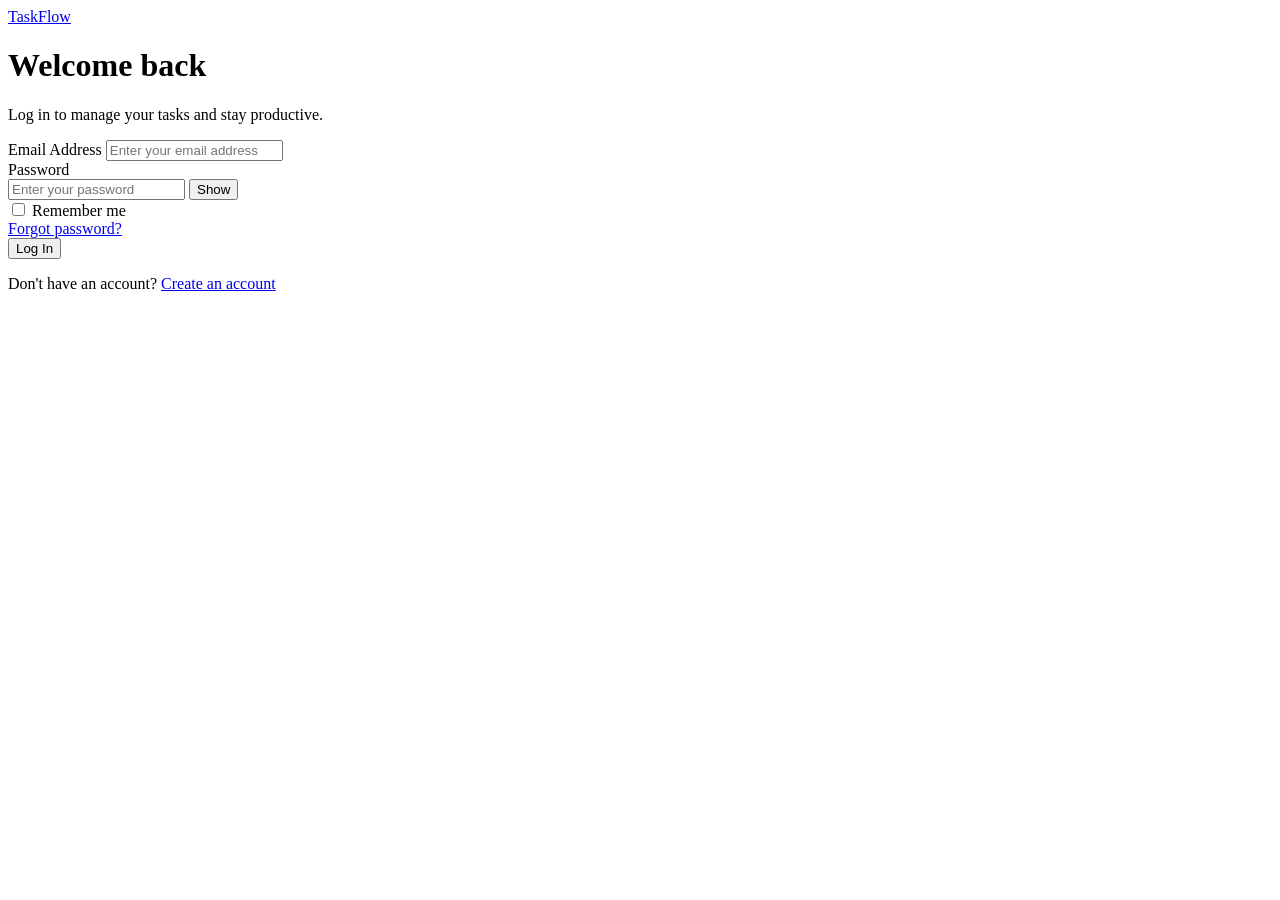
==== login.html @ 18d687d1 "did the bugger menu" ====
<!DOCTYPE html>
<html lang="en">
<head>
  <meta charset="UTF-8">
  <meta name="viewport" content="width=device-width, initial-scale=1.0">
  <title>TaskFlow - Log In</title>
  <link rel="stylesheet" href="login.css">
</head>
<body>

  
  <div class="card">
    
    
    <a href="index.html" class="brand-link"><span class="brand-blue">Task</span>Flow</a>


    <h1 class="title">Welcome back</h1>
    <p class="subtitle">Log in to manage your tasks and stay productive.</p>

    
    <form class="login-form">

      
      <div class="form-group">
        <label for="email">Email Address</label>
        <input type="email" id="email" placeholder="Enter your email address" required>
      </div>

    
      <div class="form-group">
        <label for="password">Password</label>
        <div class="password-wrapper">
          <input type="password" id="password" placeholder="Enter your password" required>
          <button type="button" class="show-btn">Show</button>
        </div>
      </div>

      
      <div class="form-actions">
        <div class="checkbox-group">
          <input type="checkbox" id="remember">
          <label for="remember">Remember me</label>
        </div>
        <a href="#" class="forgot-link">Forgot password?</a>
      </div>

      
      <button type="submit" class="submit-btn">Log In</button>

    </form>

    <p class="signup-prompt">
      Don't have an account? <a href="signup.html" class="signup-link">Create an account</a>
    </p>
  </div>

</body>
</html>
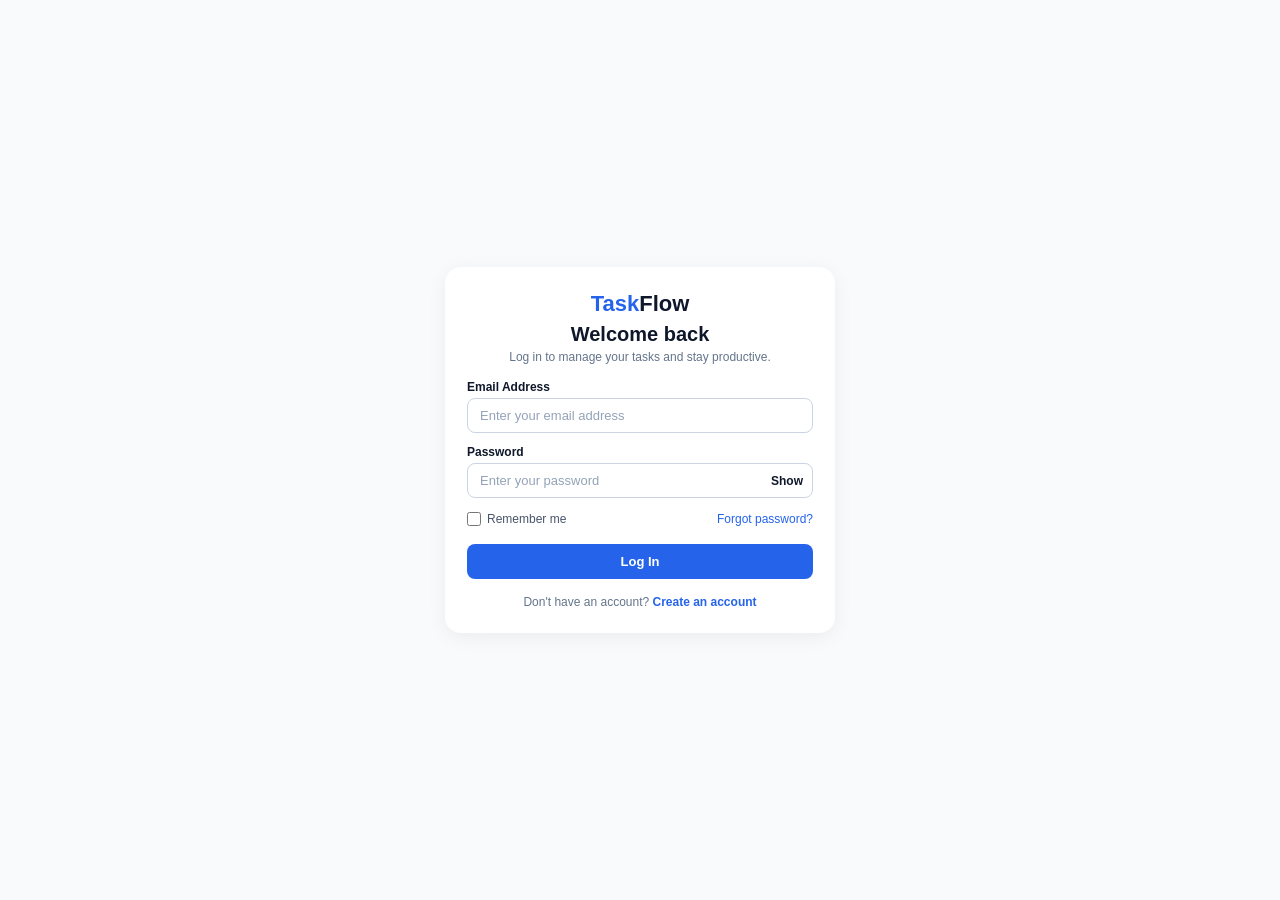
==== commit 6f03c61e: "created signup and login" ====
--- a/login.html
+++ b/login.html
@@ -53,6 +53,7 @@
     <p class="signup-prompt">
       Don't have an account? <a href="signup.html" class="signup-link">Create an account</a>
     </p>
+
   </div>
 
 </body>
--- a/login.css
+++ b/login.css
@@ -0,0 +1,195 @@
+/* Reset defaults and typography */
+* {
+  margin: 0;
+  padding: 0;
+  box-sizing: border-box;
+  font-family: -apple-system, BlinkMacSystemFont, "Segoe UI", Roboto, sans-serif;
+}
+
+
+html, body {
+  height: 100vh;
+  overflow: hidden; 
+}
+
+body {
+  display: flex;
+  justify-content: center;
+  align-items: center;
+  background-color: #f8fafc;
+  padding: 12px;
+}
+
+
+.card {
+  background-color: #ffffff;
+  width: 100%;
+  max-width: 390px;
+  padding: 24px 22px;
+  border-radius: 16px;
+  box-shadow: 0 4px 20px rgba(0, 0, 0, 0.06);
+  text-align: center;
+}
+
+.brand-link {
+  display: inline-block;
+  font-size: 22px;
+  font-weight: 800;
+  color: #0f172a; 
+  text-decoration: none;
+  margin-bottom: 6px;
+}
+
+.brand-blue {
+  color: #2563eb;
+}
+
+
+.title {
+  font-size: 20px;
+  font-weight: 700;
+  color: #0f172a;
+  margin-bottom: 4px;
+}
+
+.subtitle {
+  font-size: 12px;
+  color: #64748b;
+  margin-bottom: 16px;
+}
+
+
+.login-form {
+  display: flex;
+  flex-direction: column;
+  gap: 12px;
+  text-align: left;
+}
+
+.form-group {
+  display: flex;
+  flex-direction: column;
+  gap: 4px;
+}
+
+label {
+  font-size: 12px;
+  font-weight: 600;
+  color: #0f172a;
+}
+
+
+input[type="email"],
+input[type="password"] {
+  width: 100%;
+  padding: 9px 12px;
+  font-size: 13px;
+  border: 1px solid #cbd5e1;
+  border-radius: 8px;
+  outline: none;
+  background-color: #ffffff;
+  color: #0f172a;
+  transition: border-color 0.2s;
+}
+
+input::placeholder {
+  color: #94a3b8;
+}
+
+input:focus {
+  border-color: #2563eb;
+}
+
+
+.password-wrapper {
+  position: relative;
+  display: flex;
+  align-items: center;
+}
+
+.password-wrapper input {
+  padding-right: 55px;
+}
+
+.show-btn {
+  position: absolute;
+  right: 10px;
+  background: none;
+  border: none;
+  font-size: 12px;
+  font-weight: 600;
+  color: #0f172a;
+  cursor: pointer;
+}
+
+
+.form-actions {
+  display: flex;
+  justify-content: space-between;
+  align-items: center;
+  margin-top: 2px;
+}
+
+.checkbox-group {
+  display: flex;
+  align-items: center;
+  gap: 6px;
+}
+
+.checkbox-group input[type="checkbox"] {
+  width: 14px;
+  height: 14px;
+  accent-color: #2563eb;
+  cursor: pointer;
+}
+
+.checkbox-group label {
+  font-size: 12px;
+  font-weight: 400;
+  color: #475569;
+}
+
+.forgot-link {
+  font-size: 12px;
+  color: #2563eb;
+  font-weight: 500;
+  text-decoration: none;
+}
+
+.forgot-link:hover {
+  text-decoration: underline;
+}
+
+.submit-btn {
+  margin-top: 6px;
+  padding: 10px;
+  background-color: #2563eb;
+  color: #ffffff;
+  font-size: 13px;
+  font-weight: 600;
+  border: none;
+  border-radius: 8px;
+  cursor: pointer;
+  transition: background-color 0.2s;
+}
+
+.submit-btn:hover {
+  background-color: #1d4ed8;
+}
+
+
+.signup-prompt {
+  font-size: 12px;
+  color: #64748b;
+  margin-top: 16px;
+}
+
+.signup-link {
+  color: #2563eb;
+  font-weight: 600;
+  text-decoration: none;
+}
+
+.signup-link:hover {
+  text-decoration: underline;
+}
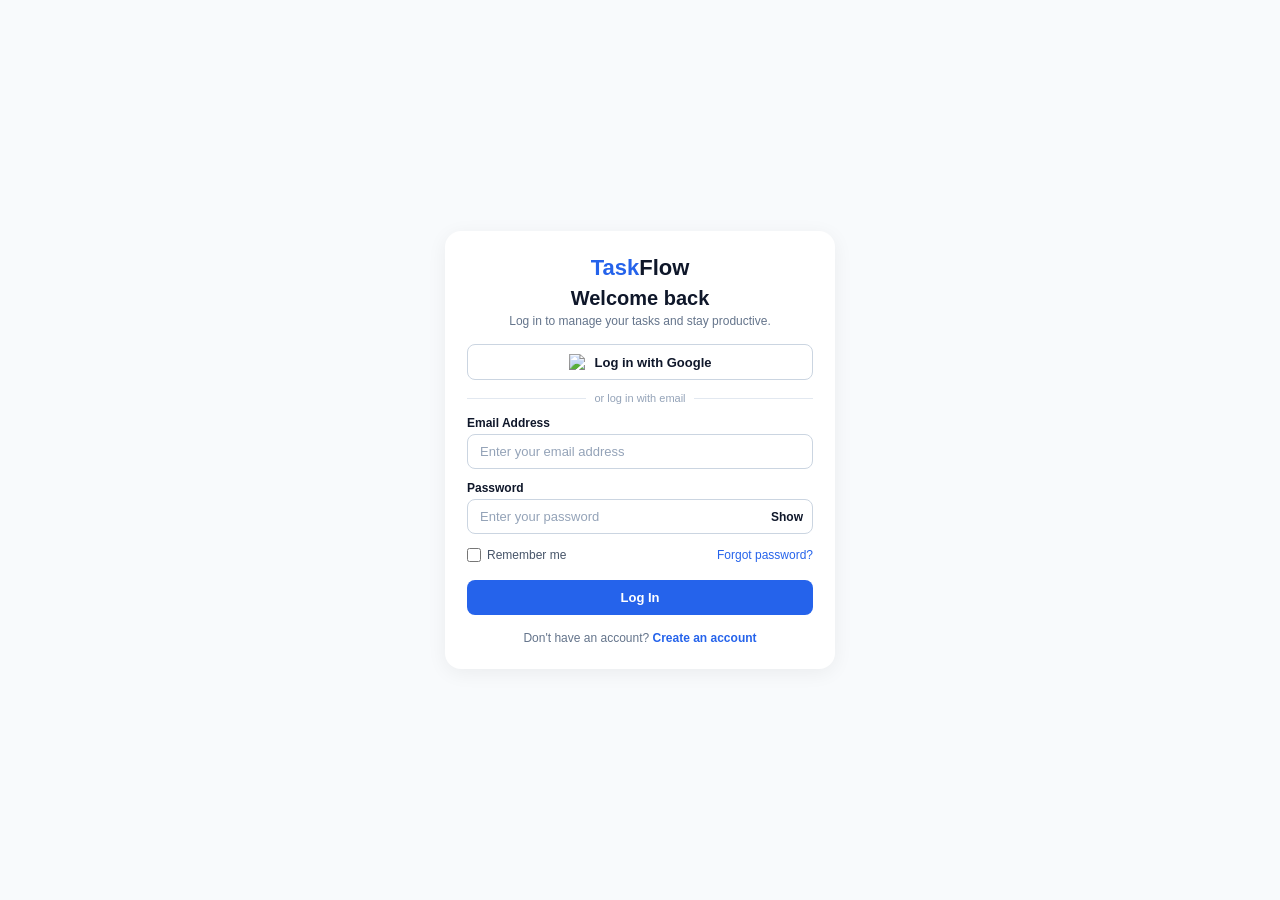
==== commit f2e336da: "added something" ====
--- a/login.html
+++ b/login.html
@@ -17,6 +17,14 @@
 
     <h1 class="title">Welcome back</h1>
     <p class="subtitle">Log in to manage your tasks and stay productive.</p>
+
+    <!-- Google Log In Button -->
+<button type="button" class="google-btn">
+  <img src="https://www.svgrepo.com/show/475656/google-color.svg" alt="Google logo" class="google-icon">
+  Log in with Google
+</button>
+
+<div class="divider"><span>or log in with email</span></div>
 
     
     <form class="login-form">
--- a/login.css
+++ b/login.css
@@ -58,6 +58,56 @@
   margin-bottom: 16px;
 }
 
+
+.google-btn {
+  width: 100%;
+  display: flex;
+  align-items: center;
+  justify-content: center;
+  gap: 10px;
+  padding: 9px 12px;
+  background-color: #ffffff;
+  color: #0f172a;
+  font-size: 13px;
+  font-weight: 600;
+  border: 1px solid #cbd5e1;
+  border-radius: 8px;
+  cursor: pointer;
+  transition: background-color 0.2s, border-color 0.2s;
+  margin-bottom: 12px;
+}
+
+.google-btn:hover {
+  background-color: #f8fafc;
+  border-color: #94a3b8;
+}
+
+
+.google-icon {
+  width: 16px;
+  height: 16px;
+}
+
+
+.divider {
+  display: flex;
+  align-items: center;
+  text-align: center;
+  color: #94a3b8;
+  font-size: 11px;
+  margin-bottom: 12px;
+}
+
+.divider::before,
+.divider::after {
+  content: '';
+  flex: 1;
+  border-bottom: 1px solid #e2e8f0;
+}
+
+.divider span {
+  padding: 0 8px;
+}
 
 .login-form {
   display: flex;
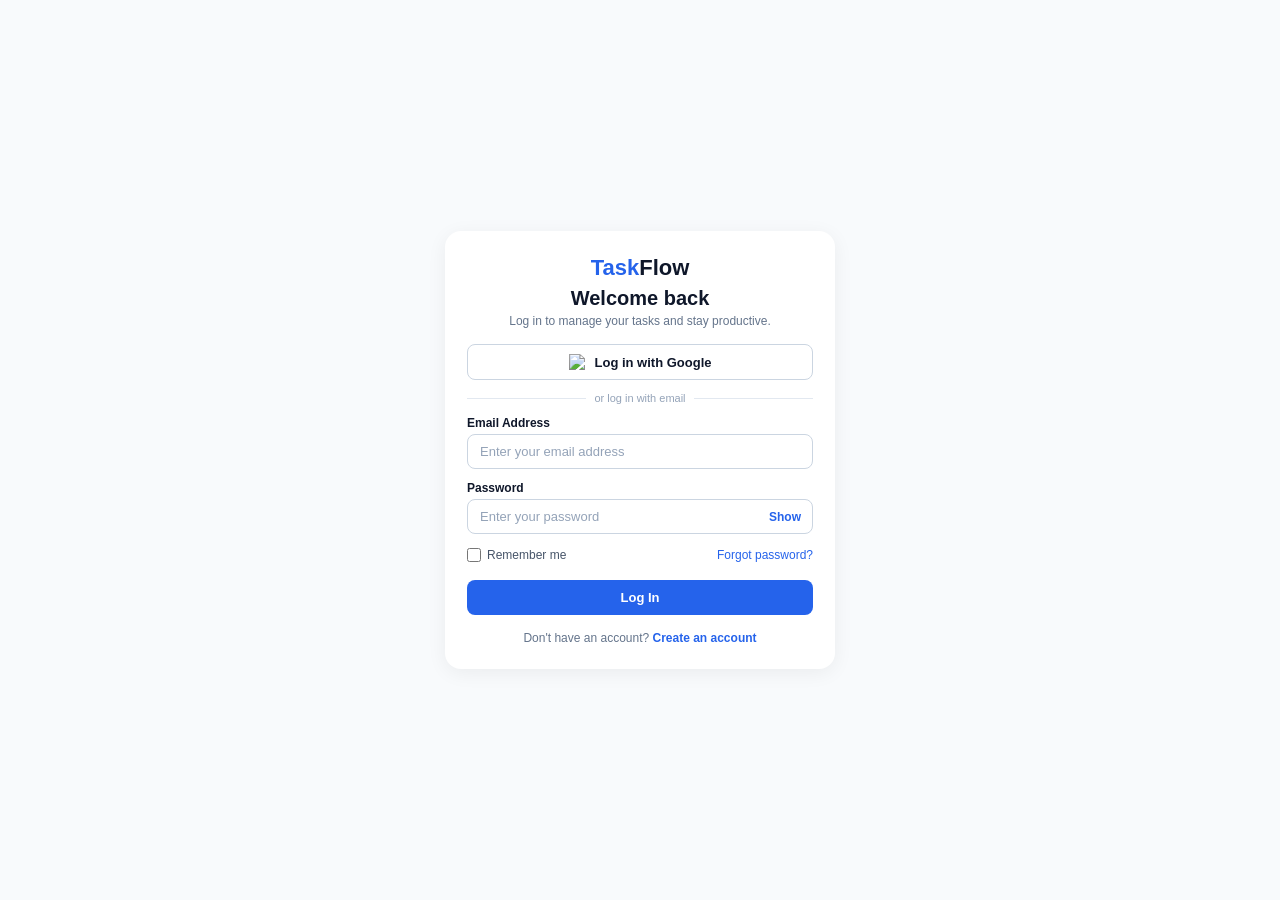
==== commit 1c9e1a43: "more" ====
--- a/login.html
+++ b/login.html
@@ -5,6 +5,8 @@
   <meta name="viewport" content="width=device-width, initial-scale=1.0">
   <title>TaskFlow - Log In</title>
   <link rel="stylesheet" href="login.css">
+  
+  <script src="https://accounts.google.com/gsi/client" async defer></script>
 </head>
 <body>
 
@@ -37,12 +39,13 @@
 
     
       <div class="form-group">
-        <label for="password">Password</label>
-        <div class="password-wrapper">
-          <input type="password" id="password" placeholder="Enter your password" required>
-          <button type="button" class="show-btn">Show</button>
-        </div>
-      </div>
+  <label for="password">Password</label>
+  <div style="position: relative; display: flex; align-items: center;">
+    <input type="password" id="password" placeholder="Enter your password" required style="width: 100%; padding-right: 50px;">
+    <!-- Text button placed right inside/next to the input field -->
+    <button type="button" id="togglePassword" style="position: absolute; right: 12px; background: none; border: none; color: #2563eb; font-size: 12px; font-weight: 600; cursor: pointer;">Show</button>
+  </div>
+</div>
 
       
       <div class="form-actions">
@@ -61,8 +64,9 @@
     <p class="signup-prompt">
       Don't have an account? <a href="signup.html" class="signup-link">Create an account</a>
     </p>
+  </div>
 
-  </div>
+  <script src="login.js"></script>
 
 </body>
 </html>
